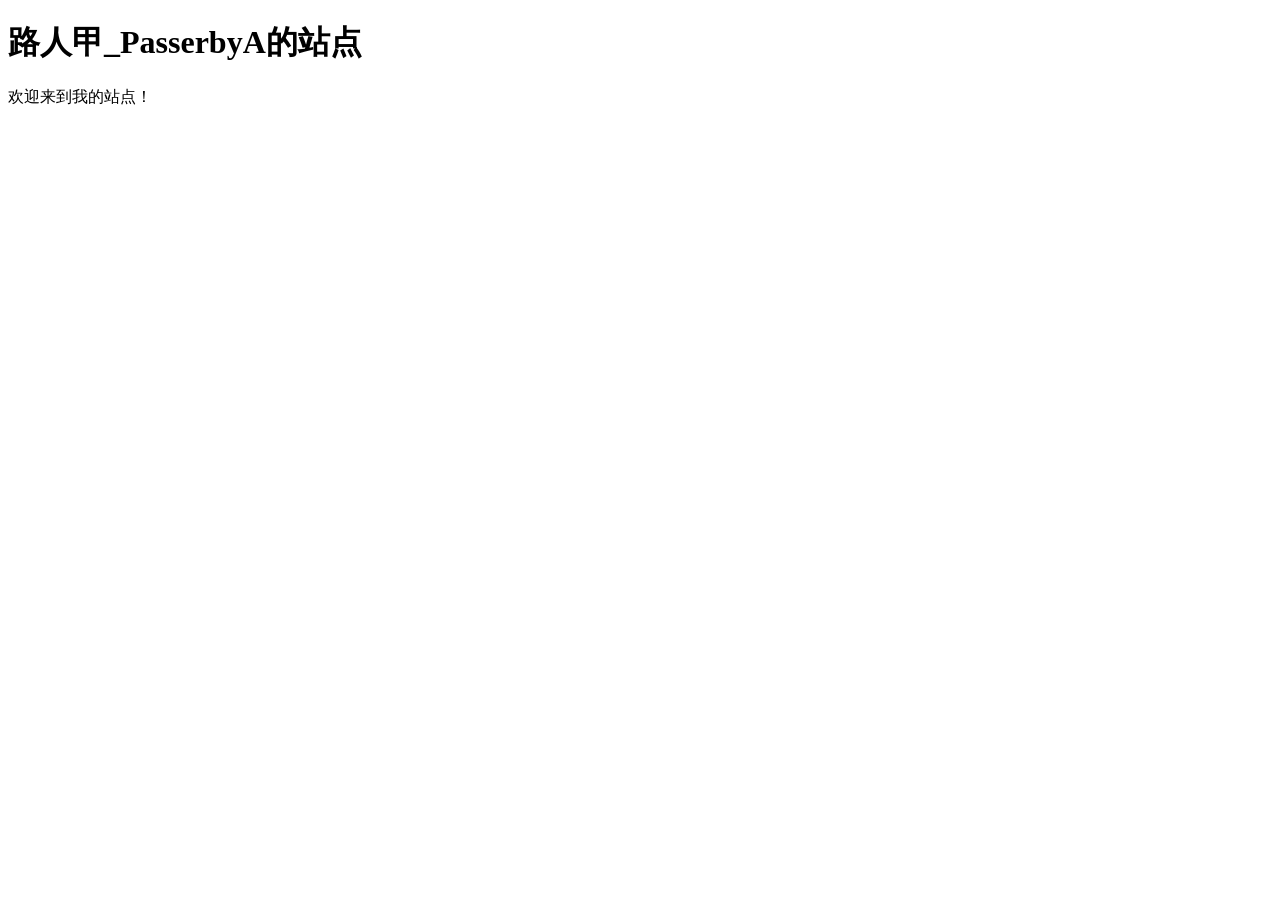
==== index.html @ fdce314f "Add index.html Add index.html" ====
<!DOCTYPE html>
<html lang="zh-CN">
    <head>
        <meta charset="UTF-8">
        <title>路人甲_PasserbyA的站点</title>
        <link rel="./images/icon.png" href="./images/icon.png" />
    </head>

    <body>
        <h1>路人甲_PasserbyA的站点</h1>
        <p>欢迎来到我的站点！</p>
    </body>
</html>
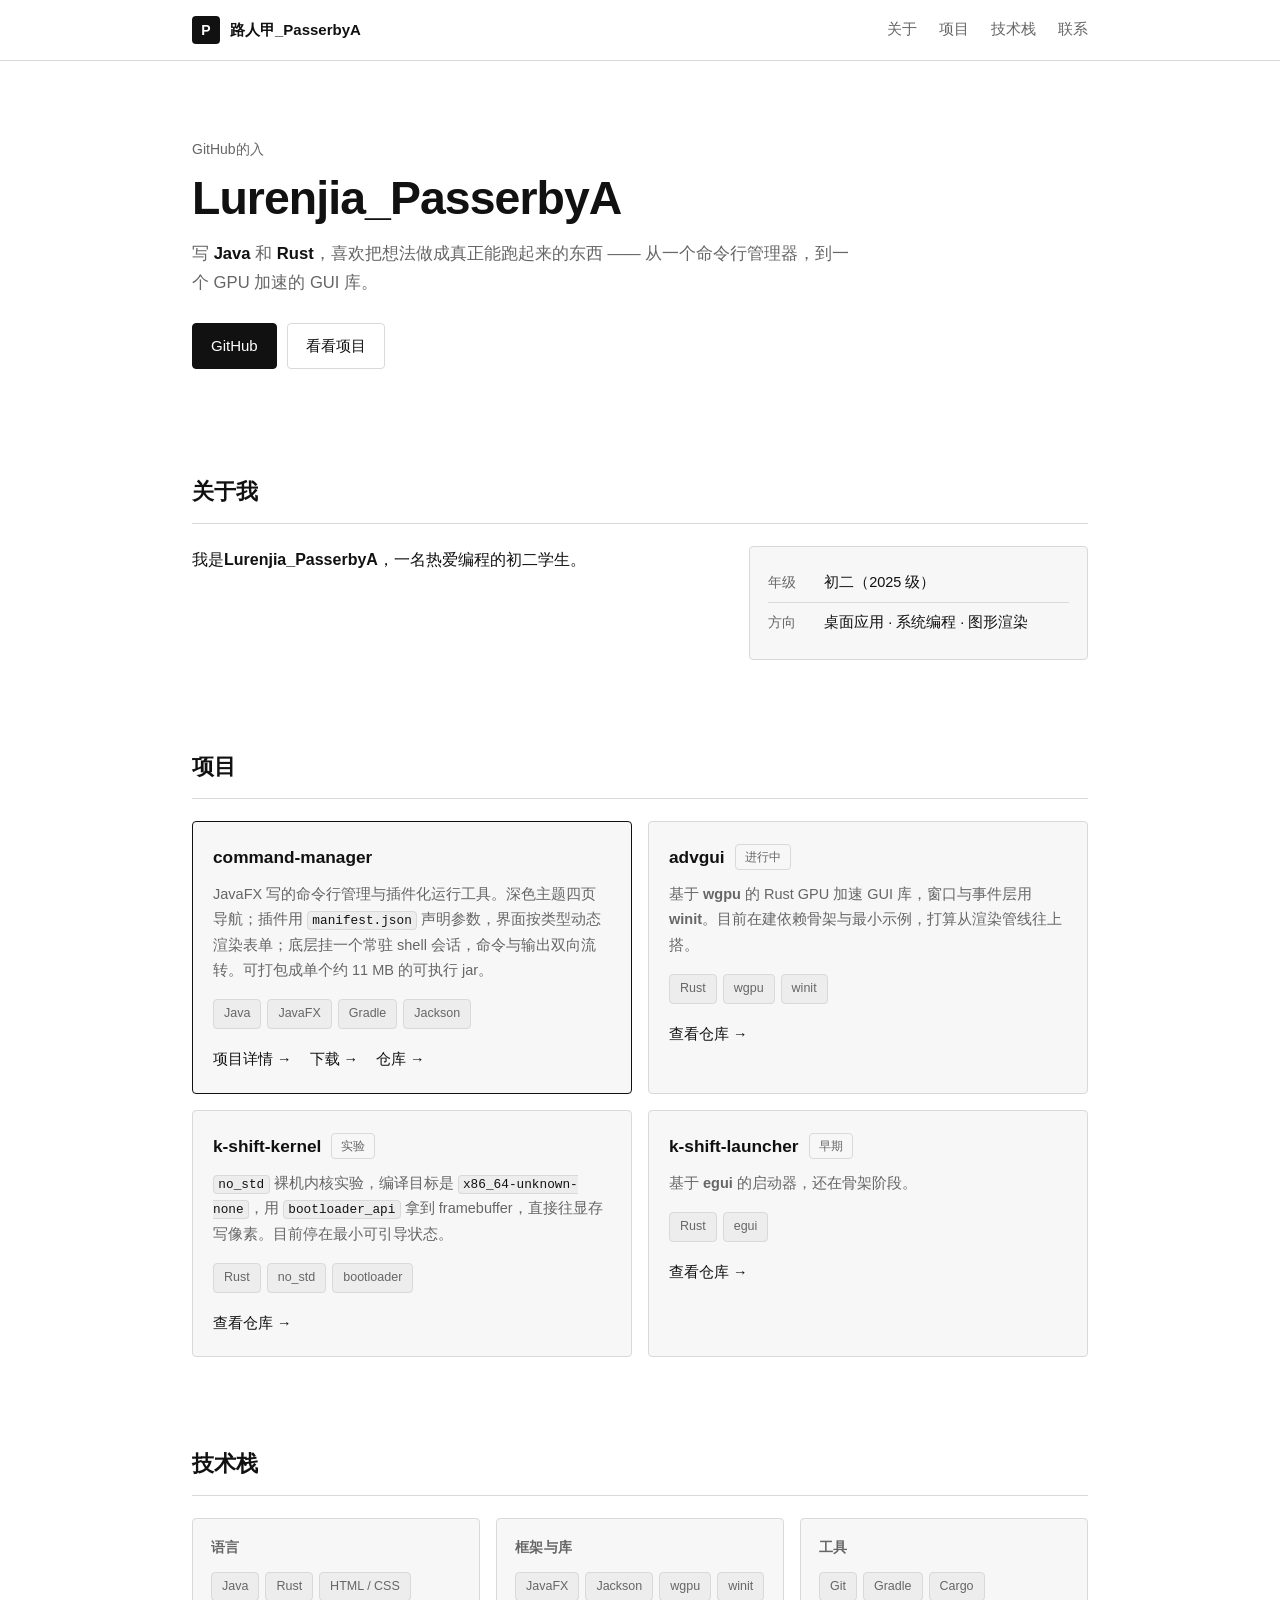
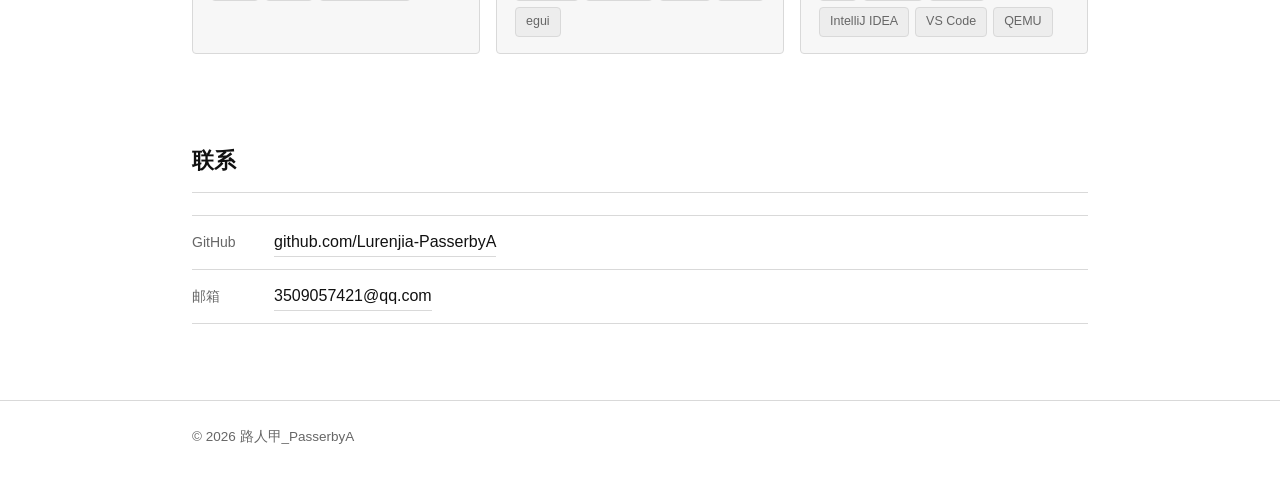
==== commit 2b13e68a: "feat: 增添了css样式表以及子页" ====
--- a/index.html
+++ b/index.html
@@ -1,13 +1,159 @@
 <!DOCTYPE html>
 <html lang="zh-CN">
-    <head>
-        <meta charset="UTF-8">
-        <title>路人甲_PasserbyA的站点</title>
-        <link rel="./images/icon.png" href="./images/icon.png" />
-    </head>
+<head>
+<meta charset="UTF-8">
+<meta name="viewport" content="width=device-width, initial-scale=1">
+<title>路人甲_PasserbyA的website</title>
+<meta name="description" content="路人甲_PasserbyA的个人站点写 Java 和 Rust，做过命令行管理器和 GPU 加速 GUI 库。">
+<meta name="theme-color" content="#0f0f0f">
+<link rel="icon" type="image/svg+xml" href="assets/favicon.svg">
+<link rel="stylesheet" href="assets/style.css">
+</head>
+<body>
 
-    <body>
-        <h1>路人甲_PasserbyA的站点</h1>
-        <p>欢迎来到我的站点！</p>
-    </body>
-</html>
+<header class="nav">
+  <div class="wrap nav-inner">
+    <a class="brand" href="#top">
+      <span class="brand-mark">P</span>
+      <span class="brand-text">路人甲_PasserbyA</span>
+    </a>
+    <nav class="nav-links">
+      <a href="#about">关于</a>
+      <a href="#projects">项目</a>
+      <a href="#stack">技术栈</a>
+      <a href="#contact">联系</a>
+    </nav>
+  </div>
+</header>
+
+<main id="top">
+
+  <section class="hero wrap">
+    <p class="eyebrow">GitHub的入</p>
+    <h1>Lurenjia_PasserbyA</h1>
+    <p class="lede">
+      写 <strong>Java</strong> 和 <strong>Rust</strong>，喜欢把想法做成真正能跑起来的东西 ——
+      从一个命令行管理器，到一个 GPU 加速的 GUI 库。
+    </p>
+    <div class="actions">
+      <a class="btn btn-primary" href="https://github.com/Lurenjia-PasserbyA" target="_blank" rel="noopener">GitHub</a>
+      <a class="btn" href="#projects">看看项目</a>
+    </div>
+  </section>
+
+  <section id="about" class="wrap section">
+    <h2>关于我</h2>
+    <div class="cols">
+      <div class="prose">
+        <p>我是<strong>Lurenjia_PasserbyA</strong>，一名热爱编程的初二学生。</p>
+      </div>
+      <dl class="facts">
+        <div><dt>年级</dt><dd>初二（2025 级）</dd></div>
+        <div><dt>方向</dt><dd>桌面应用 · 系统编程 · 图形渲染</dd></div>
+      </dl>
+    </div>
+  </section>
+
+  <section id="projects" class="wrap section">
+    <h2>项目</h2>
+    <div class="grid">
+
+      <article class="card card-featured">
+        <div class="card-head">
+          <h3>command-manager</h3>
+        </div>
+        <p>JavaFX 写的命令行管理与插件化运行工具。深色主题四页导航；插件用 <code>manifest.json</code> 声明参数，界面按类型动态渲染表单；底层挂一个常驻 shell 会话，命令与输出双向流转。可打包成单个约 11 MB 的可执行 jar。</p>
+        <ul class="chips">
+          <li>Java</li><li>JavaFX</li><li>Gradle</li><li>Jackson</li>
+        </ul>
+        <div class="card-actions">
+          <a class="card-link" href="projects/command-manager.html">项目详情 →</a>
+          <a class="card-link" href="https://github.com/Lurenjia-PasserbyA/command-manager/releases" target="_blank" rel="noopener">下载 →</a>
+          <a class="card-link" href="https://github.com/Lurenjia-PasserbyA/command-manager" target="_blank" rel="noopener">仓库 →</a>
+        </div>
+      </article>
+
+      <article class="card">
+        <div class="card-head">
+          <h3>advgui</h3>
+          <span class="tag">进行中</span>
+        </div>
+        <p>基于 <strong>wgpu</strong> 的 Rust GPU 加速 GUI 库，窗口与事件层用 <strong>winit</strong>。目前在建依赖骨架与最小示例，打算从渲染管线往上搭。</p>
+        <ul class="chips">
+          <li>Rust</li><li>wgpu</li><li>winit</li>
+        </ul>
+        <a class="card-link" href="https://github.com/Lurenjia-PasserbyA/advgui" target="_blank" rel="noopener">查看仓库 →</a>
+      </article>
+
+      <article class="card">
+        <div class="card-head">
+          <h3>k-shift-kernel</h3>
+          <span class="tag">实验</span>
+        </div>
+        <p><code>no_std</code> 裸机内核实验，编译目标是 <code>x86_64-unknown-none</code>，用 <code>bootloader_api</code> 拿到 framebuffer，直接往显存写像素。目前停在最小可引导状态。</p>
+        <ul class="chips">
+          <li>Rust</li><li>no_std</li><li>bootloader</li>
+        </ul>
+        <a class="card-link" href="https://github.com/Lurenjia-PasserbyA/k-shift-kernel" target="_blank" rel="noopener">查看仓库 →</a>
+      </article>
+
+      <article class="card">
+        <div class="card-head">
+          <h3>k-shift-launcher</h3>
+          <span class="tag">早期</span>
+        </div>
+        <p>基于 <strong>egui</strong> 的启动器，还在骨架阶段。</p>
+        <ul class="chips">
+          <li>Rust</li><li>egui</li>
+        </ul>
+        <a class="card-link" href="https://github.com/Lurenjia-PasserbyA/k-shift-launcher" target="_blank" rel="noopener">查看仓库 →</a>
+      </article>
+
+    </div>
+  </section>
+
+  <section id="stack" class="wrap section">
+    <h2>技术栈</h2>
+    <div class="grid grid-tight">
+      <div class="stack-card">
+        <h4>语言</h4>
+        <ul class="chips"><li>Java</li><li>Rust</li><li>HTML / CSS</li></ul>
+      </div>
+      <div class="stack-card">
+        <h4>框架与库</h4>
+        <ul class="chips"><li>JavaFX</li><li>Jackson</li><li>wgpu</li><li>winit</li><li>egui</li></ul>
+      </div>
+      <div class="stack-card">
+        <h4>工具</h4>
+        <ul class="chips"><li>Git</li><li>Gradle</li><li>Cargo</li><li>IntelliJ IDEA</li><li>VS Code</li><li>QEMU</li></ul>
+      </div>
+    </div>
+  </section>
+
+  <section id="contact" class="wrap section">
+    <h2>联系</h2>
+    <ul class="contact-list">
+      <li>
+        <span class="contact-key">GitHub</span>
+        <a href="https://github.com/Lurenjia-PasserbyA" target="_blank" rel="noopener">github.com/Lurenjia-PasserbyA</a>
+      </li>
+      <li>
+        <span class="contact-key">邮箱</span>
+        <a href="mailto:3509057421@qq.com">3509057421@qq.com</a>
+      </li>
+    </ul>
+  </section>
+
+</main>
+
+<footer class="footer">
+  <div class="wrap">
+    <p>© <span id="year">2026</span> 路人甲_PasserbyA</p>
+  </div>
+</footer>
+
+<script>
+  document.getElementById('year').textContent = new Date().getFullYear();
+</script>
+</body>
+</html>
--- a/assets/style.css
+++ b/assets/style.css
@@ -0,0 +1,275 @@
+/* ============================================================
+   路人甲_PasserbyA · 个人站点
+   配色：纯黑白灰
+   风格：扁平化 —— 无渐变、无阴影、无模糊、无位移动效
+   ============================================================ */
+
+:root {
+  --bg:         #0f0f0f;
+  --surface:    #1a1a1a;
+  --surface-hi: #242424;
+  --border:     #333333;
+  --text:       #ededed;
+  --muted:      #9a9a9a;
+
+  --solid:      #ededed;   /* 实心块填充 */
+  --solid-text: #0f0f0f;   /* 实心块上的文字 */
+
+  --radius: 4px;           /* 想更硬朗就改成 0 */
+  --maxw:   940px;
+}
+
+@media (prefers-color-scheme: light) {
+  :root {
+    --bg:         #ffffff;
+    --surface:    #f7f7f7;
+    --surface-hi: #ededed;
+    --border:     #d9d9d9;
+    --text:       #111111;
+    --muted:      #666666;
+
+    --solid:      #111111;
+    --solid-text: #ffffff;
+  }
+}
+
+*, *::before, *::after { box-sizing: border-box; }
+
+html { scroll-behavior: smooth; }
+
+body {
+  margin: 0;
+  background: var(--bg);
+  color: var(--text);
+  font-family: -apple-system, BlinkMacSystemFont, "Segoe UI",
+               "Microsoft YaHei", "PingFang SC", "Hiragino Sans GB",
+               "Noto Sans SC", Roboto, sans-serif;
+  font-size: 16px;
+  line-height: 1.75;
+  -webkit-font-smoothing: antialiased;
+}
+
+a { color: inherit; text-decoration: none; border-bottom: 1px solid var(--border); }
+a:hover { border-bottom-color: var(--text); }
+
+:focus-visible { outline: 2px solid var(--text); outline-offset: 2px; }
+
+code {
+  font-family: "Cascadia Code", Consolas, "JetBrains Mono", monospace;
+  font-size: .88em;
+  background: var(--surface-hi);
+  border: 1px solid var(--border);
+  border-radius: var(--radius);
+  padding: .08em .34em;
+}
+
+.wrap { width: 100%; max-width: var(--maxw); margin: 0 auto; padding: 0 22px; }
+
+/* ---------------- 顶部导航 ---------------- */
+.nav {
+  position: sticky; top: 0; z-index: 20;
+  background: var(--bg);
+  border-bottom: 1px solid var(--border);
+}
+.nav-inner {
+  display: flex; align-items: center; justify-content: space-between;
+  gap: 16px; min-height: 60px;
+}
+.brand { display: inline-flex; align-items: center; gap: 10px; font-weight: 600; border: 0; }
+.brand:hover { border: 0; }
+.brand-mark {
+  display: grid; place-items: center;
+  width: 28px; height: 28px; border-radius: var(--radius);
+  background: var(--solid); color: var(--solid-text);
+  font-weight: 700; font-size: 14px;
+}
+.brand-text { font-size: 15px; }
+.nav-links { display: flex; gap: 22px; }
+.nav-links a { color: var(--muted); font-size: 14.5px; border: 0; }
+.nav-links a:hover { color: var(--text); border: 0; }
+
+/* ---------------- Hero ---------------- */
+.hero { padding: 76px 22px 60px; }
+.eyebrow { margin: 0 0 10px; color: var(--muted); font-size: 14px; }
+.hero h1 {
+  margin: 0 0 14px;
+  font-size: clamp(2rem, 5.5vw, 2.9rem);
+  line-height: 1.15; letter-spacing: -.02em; font-weight: 700;
+}
+.lede { margin: 0 0 26px; max-width: 40em; font-size: 1.04rem; color: var(--muted); }
+.lede strong { color: var(--text); font-weight: 600; }
+
+.actions { display: flex; flex-wrap: wrap; gap: 10px; }
+.btn {
+  display: inline-block; padding: 9px 18px; border-radius: var(--radius);
+  border: 1px solid var(--border); background: transparent;
+  color: var(--text); font-size: 15px; font-weight: 500;
+}
+.btn:hover { border-color: var(--text); }
+.btn-primary {
+  background: var(--solid); border-color: var(--solid); color: var(--solid-text);
+}
+
+/* ---------------- 区块 ---------------- */
+.section { padding: 44px 22px; }
+.section h2 {
+  margin: 0 0 22px; font-size: 1.35rem; font-weight: 700;
+  padding-bottom: 12px; border-bottom: 1px solid var(--border);
+}
+.prose p { margin: 0 0 14px; }
+.prose p:last-child { margin-bottom: 0; }
+
+/* ---------------- 关于：两栏 ---------------- */
+.cols { display: grid; grid-template-columns: 1.55fr 1fr; gap: 32px; align-items: start; }
+
+.facts {
+  margin: 0; padding: 16px 18px;
+  background: var(--surface); border: 1px solid var(--border);
+  border-radius: var(--radius);
+}
+.facts > div { display: flex; gap: 12px; padding: 7px 0; }
+.facts > div + div { border-top: 1px solid var(--border); }
+.facts dt { flex: 0 0 44px; color: var(--muted); font-size: 14px; }
+.facts dd { margin: 0; font-size: 14.5px; }
+
+/* ---------------- 项目卡片 ---------------- */
+.grid { display: grid; grid-template-columns: repeat(auto-fit, minmax(300px, 1fr)); gap: 16px; }
+.grid-tight { grid-template-columns: repeat(auto-fit, minmax(230px, 1fr)); }
+
+.card {
+  display: flex; flex-direction: column;
+  padding: 20px;
+  background: var(--surface);
+  border: 1px solid var(--border);
+  border-radius: var(--radius);
+}
+.card:hover { border-color: var(--muted); }
+.card-featured { border-color: var(--text); }
+
+.card-head { display: flex; align-items: center; gap: 10px; flex-wrap: wrap; margin-bottom: 10px; }
+.card-head h3 { margin: 0; font-size: 1.08rem; font-weight: 700; }
+.card p { margin: 0 0 16px; font-size: 14.5px; color: var(--muted); }
+.card p code { color: var(--text); }
+
+.tag {
+  font-size: 11.5px; padding: 2px 9px; border-radius: var(--radius);
+  border: 1px solid var(--border); color: var(--muted); white-space: nowrap;
+}
+.tag-accent {
+  background: var(--solid); border-color: var(--solid); color: var(--solid-text);
+}
+
+.chips { display: flex; flex-wrap: wrap; gap: 6px; list-style: none; margin: 0 0 18px; padding: 0; }
+.chips li {
+  font-size: 12.5px; padding: 3px 10px; border-radius: var(--radius);
+  background: var(--surface-hi); border: 1px solid var(--border); color: var(--muted);
+}
+.card-actions { display: flex; flex-wrap: wrap; gap: 18px; margin-top: auto; }
+.card-link { font-size: 14.5px; font-weight: 500; border: 0; }
+.card-link:hover { border: 0; text-decoration: underline; }
+
+/* ---------------- 技术栈卡 ---------------- */
+.stack-card {
+  padding: 16px 18px; background: var(--surface);
+  border: 1px solid var(--border); border-radius: var(--radius);
+}
+.stack-card h4 {
+  margin: 0 0 12px; font-size: 14px; color: var(--muted);
+  font-weight: 600; letter-spacing: .3px;
+}
+.stack-card .chips { margin-bottom: 0; }
+
+/* ---------------- 联系 ---------------- */
+.contact-list { list-style: none; margin: 0; padding: 0; }
+.contact-list li {
+  display: flex; align-items: baseline; gap: 16px;
+  padding: 12px 0; border-bottom: 1px solid var(--border);
+}
+.contact-list li:first-child { border-top: 1px solid var(--border); }
+.contact-key { flex: 0 0 66px; color: var(--muted); font-size: 14px; }
+
+/* ---------------- 页脚 ---------------- */
+.footer {
+  margin-top: 32px; padding: 24px 0 32px;
+  border-top: 1px solid var(--border);
+  color: var(--muted); font-size: 13.5px;
+}
+.footer p { margin: 0; }
+
+/* ---------------- 响应式 ---------------- */
+@media (max-width: 720px) {
+  .cols { grid-template-columns: 1fr; gap: 24px; }
+  .nav-links { gap: 16px; }
+  .nav-links a { font-size: 14px; }
+  .brand-text { display: none; }
+  .hero { padding: 52px 22px 42px; }
+  .section { padding: 34px 22px; }
+}
+
+/* ---------------- 无障碍 ---------------- */
+@media (prefers-reduced-motion: reduce) {
+  html { scroll-behavior: auto; }
+}
+
+/* ---------------- 打印 ---------------- */
+@media print {
+  .nav, .actions, .footer { display: none; }
+  body { background: #fff; color: #000; }
+  .card, .facts, .stack-card { border-color: #999; }
+}
+/* ============================================================
+   子页：项目详情
+   ============================================================ */
+
+.page-head { padding: 50px 22px 32px; border-bottom: 1px solid var(--border); }
+.page-head h1 { margin: 0 0 12px; font-size: clamp(1.8rem, 5vw, 2.5rem); letter-spacing: -.02em; font-weight: 700; }
+.page-head .lede { margin-bottom: 22px; }
+
+.back { display: inline-block; margin-bottom: 16px; color: var(--muted); font-size: 14px; border: 0; }
+.back:hover { color: var(--text); border: 0; }
+
+.meta-row { display: flex; flex-wrap: wrap; gap: 8px 22px; color: var(--muted); font-size: 14px; }
+.meta-row b { color: var(--text); font-weight: 600; margin-right: 6px; }
+.page-head .actions { margin-top: 22px; }
+.page-head .actions .btn { margin: 0; }
+
+.feature-grid { display: grid; grid-template-columns: repeat(auto-fit, minmax(258px, 1fr)); gap: 16px; }
+.feature {
+  padding: 18px; background: var(--surface);
+  border: 1px solid var(--border); border-radius: var(--radius);
+}
+.feature h3 { margin: 0 0 8px; font-size: 1rem; font-weight: 700; }
+.feature p { margin: 0; font-size: 14.5px; color: var(--muted); }
+.feature p + p { margin-top: 8px; }
+
+.codeblock {
+  margin: 0 0 16px; padding: 16px 18px; overflow-x: auto;
+  background: var(--surface); border: 1px solid var(--border);
+  border-radius: var(--radius);
+  font-family: "Cascadia Code", Consolas, "JetBrains Mono", monospace;
+  font-size: 13.5px; line-height: 1.7; color: var(--text);
+}
+.codeblock code { background: none; border: 0; padding: 0; font-size: inherit; }
+
+.shot-grid { display: grid; grid-template-columns: repeat(auto-fit, minmax(276px, 1fr)); gap: 16px; }
+.shot {
+  display: grid; place-items: center; min-height: 168px; padding: 18px;
+  background: var(--surface); border: 1px dashed var(--border);
+  border-radius: var(--radius); color: var(--muted); font-size: 13.5px; text-align: center;
+}
+
+.steps { list-style: none; margin: 0; padding: 0; counter-reset: s; }
+.steps li { position: relative; padding: 0 0 14px 34px; color: var(--muted); font-size: 15px; }
+.steps li::before {
+  counter-increment: s; content: counter(s);
+  position: absolute; left: 0; top: 3px;
+  width: 22px; height: 22px; display: grid; place-items: center;
+  background: var(--solid); color: var(--solid-text);
+  border-radius: var(--radius); font-size: 12px; font-weight: 700;
+}
+.steps li b { color: var(--text); }
+.steps li:last-child { padding-bottom: 0; }
+
+@media print {
+  .back, .codeblock, .shot { border-color: #999; }
+}
